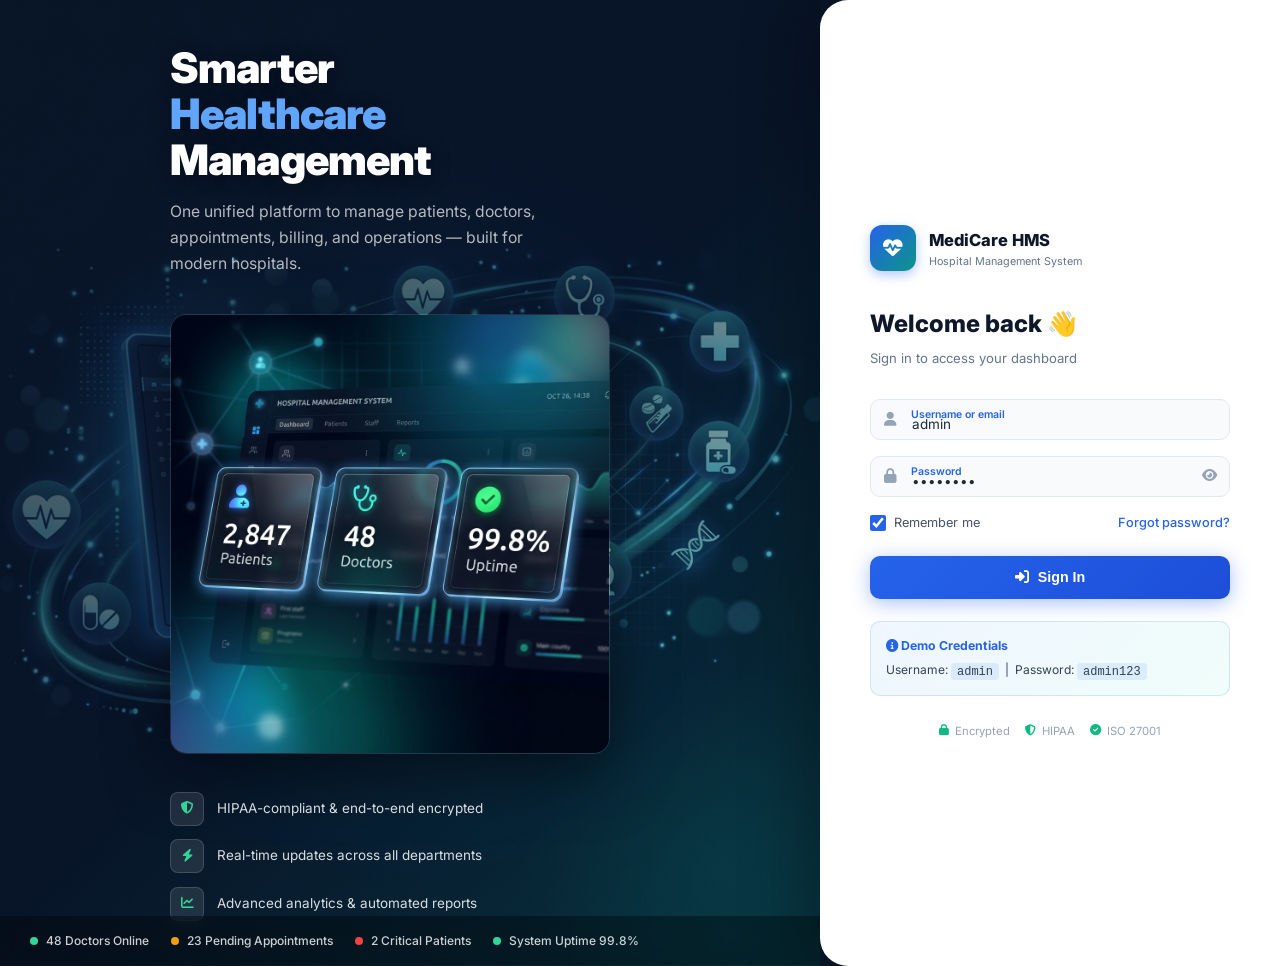
==== frontend/index.html @ a0c933ea "Align with schema" ====
<!DOCTYPE html>
<html lang="en">
<head>
  <meta charset="UTF-8" />
  <meta name="viewport" content="width=device-width, initial-scale=1.0" />
  <title>MediCare HMS – Sign In</title>
  <meta name="description" content="Hospital Management System – Secure login portal for healthcare staff." />
  <link rel="stylesheet" href="css/styles.css" />
  <link rel="stylesheet" href="https://cdnjs.cloudflare.com/ajax/libs/font-awesome/6.5.0/css/all.min.css" />
  <style>
    /* ── Login page extra styles ────────────────────────────── */
    body { overflow: hidden; }
    @media (max-width: 900px) { body { overflow: auto; } }

    .login-page {
      min-height: 100vh;
      display: flex;
      background: #0A1628;
    }

    /* ── LEFT PANEL ── */
    .login-left {
      flex: 1;
      position: relative;
      overflow: hidden;
      display: flex;
      flex-direction: column;
      align-items: center;
      justify-content: center;
      padding: 3rem 3.5rem;
    }
    /* Hero image fills entire left panel */
    .login-hero-bg {
      position: absolute;
      inset: 0;
      background: url('assets/login-hero.png') center/cover no-repeat;
      z-index: 0;
    }
    /* Gradient overlay so text is readable */
    .login-hero-bg::after {
      content: '';
      position: absolute;
      inset: 0;
      background: linear-gradient(
        135deg,
        rgba(10,22,40,.85) 0%,
        rgba(10,22,40,.60) 50%,
        rgba(13,148,136,.25) 100%
      );
    }
    .login-left-content {
      position: relative;
      z-index: 1;
      width: 100%;
      max-width: 480px;
    }
    .login-tagline {
      font-size: 2.8rem;
      font-weight: 900;
      color: #fff;
      line-height: 1.1;
      letter-spacing: -.02em;
      text-shadow: 0 2px 20px rgba(0,0,0,.4);
    }
    .login-tagline span { color: #60A5FA; }
    .login-tagline-sub {
      font-size: 1.05rem;
      color: rgba(255,255,255,.7);
      margin-top: 1rem;
      max-width: 400px;
      line-height: 1.65;
    }

    /* Stats image */
    .login-stats-img {
      margin-top: 2.5rem;
      width: 100%;
      max-width: 440px;
      border-radius: 16px;
      box-shadow: 0 20px 60px rgba(0,0,0,.5);
      border: 1px solid rgba(255,255,255,.1);
    }

    /* Feature list */
    .login-features {
      margin-top: 2.5rem;
      display: flex;
      flex-direction: column;
      gap: .9rem;
    }
    .feat-item {
      display: flex;
      align-items: center;
      gap: .85rem;
      color: rgba(255,255,255,.85);
      font-size: .9rem;
    }
    .feat-item .icon-box {
      width: 34px; height: 34px;
      background: rgba(255,255,255,.1);
      border: 1px solid rgba(255,255,255,.15);
      border-radius: 8px;
      display: flex; align-items: center; justify-content: center;
      font-size: .85rem;
      color: #34D399;
      flex-shrink: 0;
    }

    /* Scrolling badge strip */
    .badge-strip {
      position: absolute;
      bottom: 0; left: 0; right: 0;
      padding: 1rem 2rem;
      background: rgba(0,0,0,.35);
      backdrop-filter: blur(8px);
      display: flex;
      gap: 1.5rem;
      overflow: hidden;
      z-index: 2;
    }
    .strip-badge {
      display: flex;
      align-items: center;
      gap: .5rem;
      color: rgba(255,255,255,.8);
      font-size: .8rem;
      font-weight: 500;
      white-space: nowrap;
    }
    .strip-dot { width: 8px; height: 8px; border-radius: 50%; background: #34D399; flex-shrink: 0; }
    .strip-dot.red { background: #EF4444; }
    .strip-dot.yellow { background: #F59E0B; }

    /* ── RIGHT PANEL (login form) ── */
    .login-right {
      width: 460px;
      flex-shrink: 0;
      background: #fff;
      display: flex;
      align-items: center;
      justify-content: center;
      padding: 3rem 2.75rem;
      border-radius: 28px 0 0 28px;
      position: relative;
      box-shadow: -20px 0 60px rgba(0,0,0,.25);
    }
    .login-form-inner { width: 100%; max-width: 360px; }

    /* Logo */
    .login-logo {
      display: flex; align-items: center; gap: .85rem;
      margin-bottom: 2.25rem;
    }
    .login-logo-icon {
      width: 46px; height: 46px;
      background: linear-gradient(135deg, var(--primary), var(--teal));
      border-radius: 12px;
      display: flex; align-items: center; justify-content: center;
      color: #fff; font-size: 1.3rem;
      box-shadow: 0 4px 12px rgba(37,99,235,.35);
    }
    .login-logo-text .name { font-size: 1.1rem; font-weight: 800; color: var(--gray-900); }
    .login-logo-text .sub  { font-size: .72rem; color: var(--gray-500); }

    .login-title    { font-size: 1.6rem; font-weight: 800; color: var(--gray-900); }
    .login-subtitle { font-size: .875rem; color: var(--gray-500); margin-top: .3rem; margin-bottom: 2rem; }

    /* Animated input labels */
    .form-float { position: relative; margin-bottom: 1.1rem; }
    .form-float input {
      width: 100%;
      padding: 1.05rem 1rem .45rem 2.75rem;
      border: 1.5px solid var(--gray-200);
      border-radius: var(--radius);
      font-size: .9rem;
      color: var(--gray-800);
      background: var(--gray-50);
      transition: var(--transition);
      font-family: inherit;
    }
    .form-float input:focus {
      border-color: var(--primary);
      background: #fff;
      box-shadow: 0 0 0 3px rgba(37,99,235,.1);
      outline: none;
    }
    .form-float label {
      position: absolute;
      left: 2.75rem;
      top: 50%; transform: translateY(-50%);
      font-size: .9rem;
      color: var(--gray-400);
      pointer-events: none;
      transition: all .2s ease;
      background: transparent;
    }
    .form-float input:focus ~ label,
    .form-float input:not(:placeholder-shown) ~ label {
      top: .55rem; transform: none;
      font-size: .7rem; font-weight: 600;
      color: var(--primary);
    }
    .form-float .fi {
      position: absolute;
      left: .9rem; top: 50%; transform: translateY(-50%);
      color: var(--gray-400); font-size: .95rem;
      pointer-events: none;
    }
    .form-float input:focus ~ .fi { color: var(--primary); }
    .pass-toggle {
      position: absolute;
      right: .9rem; top: 50%; transform: translateY(-50%);
      color: var(--gray-400); cursor: pointer; font-size: .9rem;
      transition: color .2s;
    }
    .pass-toggle:hover { color: var(--primary); }

    /* Error messages */
    .field-error { color: var(--danger); font-size: .78rem; margin-top: .3rem; display: none; animation: slideDown .2s ease; }
    @keyframes slideDown { from { opacity:0; transform:translateY(-4px); } to { opacity:1; transform:translateY(0); } }
    .form-float input.error { border-color: var(--danger); background: #FFF5F5; }

    /* Remember / Forgot row */
    .remember-row {
      display: flex; align-items: center; justify-content: space-between;
      margin-bottom: 1.5rem;
    }
    .checkbox-label { display: flex; align-items: center; gap: .5rem; font-size: .85rem; color: var(--gray-600); cursor: pointer; }
    .checkbox-label input { width: 15px; height: 15px; accent-color: var(--primary); }
    .forgot-link { font-size: .85rem; color: var(--primary); font-weight: 500; }
    .forgot-link:hover { text-decoration: underline; }

    /* Login button */
    .login-btn {
      width: 100%; padding: .9rem;
      background: linear-gradient(135deg, var(--primary), var(--primary-dark));
      color: #fff; border-radius: var(--radius);
      font-size: .95rem; font-weight: 700;
      display: flex; align-items: center; justify-content: center; gap: .6rem;
      transition: var(--transition);
      box-shadow: 0 4px 20px rgba(37,99,235,.4);
    }
    .login-btn:hover {
      background: linear-gradient(135deg, var(--primary-dark), #1e3a8a);
      box-shadow: 0 6px 28px rgba(37,99,235,.5);
      transform: translateY(-1px);
    }
    .login-btn:active { transform: translateY(0); }
    .login-btn:disabled { opacity: .65; cursor: not-allowed; transform: none; }

    /* Demo credentials box */
    .demo-box {
      background: linear-gradient(135deg, var(--primary-light), var(--teal-light));
      border: 1px solid rgba(37,99,235,.15);
      border-radius: var(--radius);
      padding: .9rem 1rem;
      font-size: .8rem;
      color: var(--gray-700);
      margin-top: 1.5rem;
    }
    .demo-box strong { display: block; color: var(--primary); margin-bottom: .3rem; font-size: .82rem; }
    .demo-box code { background: rgba(37,99,235,.1); border-radius: 4px; padding: .1rem .4rem; font-family: monospace; }

    /* Trust badges */
    .trust-badges {
      display: flex; gap: 1rem; margin-top: 1.75rem;
      justify-content: center;
    }
    .trust-item {
      display: flex; align-items: center; gap: .4rem;
      font-size: .75rem; color: var(--gray-400);
    }
    .trust-item i { color: var(--success); }

    /* Loading overlay */
    #login-loading {
      display: none; position: fixed; inset: 0;
      background: rgba(255,255,255,.92);
      backdrop-filter: blur(6px);
      z-index: 9999;
      align-items: center; justify-content: center; flex-direction: column; gap: 1.25rem;
    }
    #login-loading.active { display: flex; }
    .loading-logo { width: 56px; height: 56px; background: linear-gradient(135deg, var(--primary), var(--teal)); border-radius: 14px; display: flex; align-items: center; justify-content: center; color: #fff; font-size: 1.6rem; animation: pulse 1.5s ease-in-out infinite; }
    .loading-text { font-size: .95rem; font-weight: 600; color: var(--gray-700); }
    .loading-sub  { font-size: .8rem; color: var(--gray-400); margin-top: -.5rem; }

    /* Responsive */
    @media (max-width: 900px) {
      body { overflow: auto; }
      .login-left { display: none; }
      .login-right { width: 100%; border-radius: 0; min-height: 100vh; }
    }
    @media (max-width: 480px) {
      .login-right { padding: 2rem 1.5rem; }
    }
  </style>
</head>
<body>

<!-- Loading overlay -->
<div id="login-loading">
  <div class="loading-logo"><i class="fas fa-heartbeat"></i></div>
  <div class="loading-text">Signing you in…</div>
  <div class="loading-sub">Verifying credentials and loading your workspace</div>
  <div class="spinner" style="width:32px;height:32px;margin-top:.5rem"></div>
</div>

<div id="toast-container"></div>

<div class="login-page">

  <!-- ═══════════════════════════════════════
       LEFT PANEL — Hero Image + Content
  ══════════════════════════════════════════ -->
  <div class="login-left">
    <!-- Background hero image -->
    <div class="login-hero-bg"></div>

    <!-- Foreground content -->
    <div class="login-left-content">
      <!-- Heading -->
      <div class="login-tagline">
        Smarter<br/>
        <span>Healthcare</span><br/>
        Management
      </div>
      <p class="login-tagline-sub">
        One unified platform to manage patients, doctors, appointments, billing,
        and operations — built for modern hospitals.
      </p>

      <!-- Stats screenshot image -->
      <img
        src="assets/login-stats.png"
        alt="Hospital dashboard statistics preview"
        class="login-stats-img"
        loading="eager"
      />

      <!-- Feature list -->
      <div class="login-features">
        <div class="feat-item">
          <div class="icon-box"><i class="fas fa-shield-alt"></i></div>
          HIPAA-compliant &amp; end-to-end encrypted
        </div>
        <div class="feat-item">
          <div class="icon-box"><i class="fas fa-bolt"></i></div>
          Real-time updates across all departments
        </div>
        <div class="feat-item">
          <div class="icon-box"><i class="fas fa-chart-line"></i></div>
          Advanced analytics &amp; automated reports
        </div>
      </div>
    </div>

    <!-- Bottom strip -->
    <div class="badge-strip">
      <div class="strip-badge"><div class="strip-dot"></div>48 Doctors Online</div>
      <div class="strip-badge"><div class="strip-dot yellow"></div>23 Pending Appointments</div>
      <div class="strip-badge"><div class="strip-dot red"></div>2 Critical Patients</div>
      <div class="strip-badge"><div class="strip-dot"></div>System Uptime 99.8%</div>
    </div>
  </div>

  <!-- ═══════════════════════════════════════
       RIGHT PANEL — Login Form
  ══════════════════════════════════════════ -->
  <div class="login-right">
    <div class="login-form-inner">

      <!-- Logo -->
      <div class="login-logo">
        <div class="login-logo-icon"><i class="fas fa-heartbeat"></i></div>
        <div class="login-logo-text">
          <div class="name">MediCare HMS</div>
          <div class="sub">Hospital Management System</div>
        </div>
      </div>

      <h1 class="login-title">Welcome back 👋</h1>
      <p class="login-subtitle">Sign in to access your dashboard</p>

      <form id="login-form" novalidate>

        <!-- Username -->
        <div class="form-float">
          <i class="fas fa-user fi"></i>
          <input
            type="text" id="email" placeholder=" "
            value="admin" autocomplete="username"
            aria-label="Username or email"
          />
          <label for="email">Username or email</label>
          <div class="field-error" id="email-error"><i class="fas fa-exclamation-circle"></i> Please enter a valid username.</div>
        </div>

        <!-- Password -->
        <div class="form-float" style="position:relative">
          <i class="fas fa-lock fi"></i>
          <input
            type="password" id="password" placeholder=" "
            value="admin123" autocomplete="current-password"
            aria-label="Password"
          />
          <label for="password">Password</label>
          <i class="fas fa-eye pass-toggle" id="toggle-pass" role="button" aria-label="Toggle password visibility" tabindex="0"></i>
          <div class="field-error" id="pass-error"><i class="fas fa-exclamation-circle"></i> Password must be at least 6 characters.</div>
        </div>

        <!-- Remember / Forgot -->
        <div class="remember-row">
          <label class="checkbox-label">
            <input type="checkbox" id="remember-me" checked />
            <span>Remember me</span>
          </label>
          <a href="#" class="forgot-link" id="forgot-link">Forgot password?</a>
        </div>

        <!-- Submit -->
        <button type="submit" class="login-btn" id="login-btn">
          <i class="fas fa-sign-in-alt"></i>
          Sign In
        </button>
      </form>

      <!-- Demo credentials -->
      <div class="demo-box">
        <strong><i class="fas fa-circle-info"></i> Demo Credentials</strong>
        Username: <code>admin</code> &nbsp;|&nbsp; Password: <code>admin123</code>
      </div>

      <!-- Trust badges -->
      <div class="trust-badges">
        <div class="trust-item"><i class="fas fa-lock"></i> Encrypted</div>
        <div class="trust-item"><i class="fas fa-shield-halved"></i> HIPAA</div>
        <div class="trust-item"><i class="fas fa-circle-check"></i> ISO 27001</div>
      </div>
    </div>
  </div>
</div>

<script>
  function showToast(msg, type='info') {
    const icons = { info:'fa-info-circle', success:'fa-check-circle', error:'fa-times-circle', warning:'fa-exclamation-triangle' };
    const t = document.createElement('div');
    t.className = `toast ${type}`;
    t.innerHTML = `<i class="fas ${icons[type]} toast-icon"></i><span>${msg}</span><i class="fas fa-times toast-close" onclick="this.parentElement.remove()"></i>`;
    document.getElementById('toast-container').appendChild(t);
    setTimeout(() => t.remove(), 4000);
  }

  // Password toggle
  const passInput  = document.getElementById('password');
  const toggleBtn  = document.getElementById('toggle-pass');
  toggleBtn.addEventListener('click', () => {
    passInput.type = passInput.type === 'password' ? 'text' : 'password';
    toggleBtn.classList.toggle('fa-eye'); toggleBtn.classList.toggle('fa-eye-slash');
  });
  toggleBtn.addEventListener('keydown', e => { if (e.key === 'Enter' || e.key === ' ') toggleBtn.click(); });

  // Forgot password
  document.getElementById('forgot-link').addEventListener('click', e => {
    e.preventDefault();
    showToast('Password reset link sent to your email ✉️', 'success');
  });

  // Form submit
  document.getElementById('login-form').addEventListener('submit', async function(e) {
    e.preventDefault();
    const email    = document.getElementById('email');
    const password = document.getElementById('password');
    const emailErr = document.getElementById('email-error');
    const passErr  = document.getElementById('pass-error');
    let valid = true;

    email.classList.remove('error'); emailErr.style.display = 'none';
    password.classList.remove('error'); passErr.style.display = 'none';

    const usernameValue = email.value.trim();
    const username = usernameValue.includes('@') ? usernameValue.split('@')[0] : usernameValue;

    if (!username) {
      email.classList.add('error'); emailErr.style.display = 'block'; valid = false;
    }
    if (!password.value || password.value.length < 6) {
      password.classList.add('error'); passErr.style.display = 'block'; valid = false;
    }
    if (!valid) return;

    const btn = document.getElementById('login-btn');
    btn.disabled = true;
    btn.innerHTML = '<div class="spinner" style="width:18px;height:18px;border-color:rgba(255,255,255,.3);border-top-color:#fff"></div> Signing in…';
    document.getElementById('login-loading').classList.add('active');

    try {
      const response = await fetch('http://localhost:5001/api/auth/login', {
        method: 'POST',
        headers: { 'Content-Type': 'application/json' },
        body: JSON.stringify({ username, password: password.value }),
      });
      const result = await response.json();

      if (!response.ok || !result.success) {
        throw new Error(result.message || 'Login failed.');
      }

      localStorage.setItem('hmsToken', result.token);
      localStorage.setItem('hmsUser', JSON.stringify(result.user || {}));
      window.location.href = 'dashboard.html';
    } catch (error) {
      showToast(error.message || 'Unable to sign in.', 'error');
      btn.disabled = false;
      btn.innerHTML = '<i class="fas fa-sign-in-alt"></i> Sign In';
      document.getElementById('login-loading').classList.remove('active');
    }
  });

  // Clear errors on input
  ['email','password'].forEach(id => {
    document.getElementById(id).addEventListener('input', function() {
      this.classList.remove('error');
      document.getElementById(id + '-error').style.display = 'none';
    });
  });
</script>
</body>
</html>
---- frontend/css/styles.css ----
/* ============================================================
   HOSPITAL MANAGEMENT SYSTEM - Global Styles
   Primary: #2563EB | Teal: #0D9488 | Gray: #F8FAFC
   Font: Inter (Google Fonts)
   ============================================================ */

@import url('https://fonts.googleapis.com/css2?family=Inter:wght@300;400;500;600;700;800&display=swap');

/* ── Reset & Base ─────────────────────────────────────────── */
*, *::before, *::after { box-sizing: border-box; margin: 0; padding: 0; }

:root {
  --primary:       #2563EB;
  --primary-dark:  #1D4ED8;
  --primary-light: #EFF6FF;
  --teal:          #0D9488;
  --teal-light:    #F0FDFA;
  --danger:        #EF4444;
  --warning:       #F59E0B;
  --success:       #10B981;
  --purple:        #8B5CF6;
  --sidebar-w:     260px;
  --sidebar-collapsed: 70px;
  --header-h:      64px;
  --gray-50:       #F8FAFC;
  --gray-100:      #F1F5F9;
  --gray-200:      #E2E8F0;
  --gray-300:      #CBD5E1;
  --gray-400:      #94A3B8;
  --gray-500:      #64748B;
  --gray-600:      #475569;
  --gray-700:      #334155;
  --gray-800:      #1E293B;
  --gray-900:      #0F172A;
  --shadow-sm:     0 1px 3px rgba(0,0,0,.08), 0 1px 2px rgba(0,0,0,.06);
  --shadow-md:     0 4px 12px rgba(0,0,0,.08), 0 2px 6px rgba(0,0,0,.06);
  --shadow-lg:     0 10px 30px rgba(0,0,0,.10), 0 4px 12px rgba(0,0,0,.08);
  --shadow-xl:     0 20px 50px rgba(0,0,0,.12);
  --radius-sm:     6px;
  --radius:        10px;
  --radius-lg:     16px;
  --radius-xl:     24px;
  --transition:    all .2s cubic-bezier(.4,0,.2,1);
}

html { scroll-behavior: smooth; font-size: 15px; }

body {
  font-family: 'Inter', -apple-system, BlinkMacSystemFont, sans-serif;
  background: var(--gray-50);
  color: var(--gray-800);
  line-height: 1.6;
  overflow-x: hidden;
}

a { text-decoration: none; color: inherit; }
button { cursor: pointer; border: none; outline: none; }
input, select, textarea { font-family: inherit; outline: none; }
ul { list-style: none; }
img { max-width: 100%; display: block; }

/* ── Scrollbar ───────────────────────────────────────────── */
::-webkit-scrollbar { width: 6px; height: 6px; }
::-webkit-scrollbar-track { background: transparent; }
::-webkit-scrollbar-thumb { background: var(--gray-300); border-radius: 99px; }
::-webkit-scrollbar-thumb:hover { background: var(--gray-400); }

/* ── Typography ──────────────────────────────────────────── */
.text-xs   { font-size: .75rem; }
.text-sm   { font-size: .85rem; }
.text-base { font-size: 1rem; }
.text-lg   { font-size: 1.125rem; }
.text-xl   { font-size: 1.25rem; }
.text-2xl  { font-size: 1.5rem; }
.text-3xl  { font-size: 1.875rem; }
.fw-400    { font-weight: 400; }
.fw-500    { font-weight: 500; }
.fw-600    { font-weight: 600; }
.fw-700    { font-weight: 700; }
.fw-800    { font-weight: 800; }

/* ── Colors ──────────────────────────────────────────────── */
.text-primary  { color: var(--primary); }
.text-teal     { color: var(--teal); }
.text-danger   { color: var(--danger); }
.text-warning  { color: var(--warning); }
.text-success  { color: var(--success); }
.text-muted    { color: var(--gray-500); }
.text-white    { color: #fff; }

/* ── Layout ──────────────────────────────────────────────── */
.flex { display: flex; }
.flex-col { flex-direction: column; }
.items-center { align-items: center; }
.items-start { align-items: flex-start; }
.justify-between { justify-content: space-between; }
.justify-center { justify-content: center; }
.justify-end { justify-content: flex-end; }
.gap-1 { gap: .25rem; }
.gap-2 { gap: .5rem; }
.gap-3 { gap: .75rem; }
.gap-4 { gap: 1rem; }
.gap-6 { gap: 1.5rem; }
.gap-8 { gap: 2rem; }
.flex-1 { flex: 1; }
.flex-wrap { flex-wrap: wrap; }

.grid { display: grid; }
.grid-2 { grid-template-columns: repeat(2, 1fr); }
.grid-3 { grid-template-columns: repeat(3, 1fr); }
.grid-4 { grid-template-columns: repeat(4, 1fr); }

/* ── Spacing ─────────────────────────────────────────────── */
.p-2 { padding: .5rem; }
.p-3 { padding: .75rem; }
.p-4 { padding: 1rem; }
.p-6 { padding: 1.5rem; }
.p-8 { padding: 2rem; }
.px-4 { padding-left: 1rem; padding-right: 1rem; }
.px-6 { padding-left: 1.5rem; padding-right: 1.5rem; }
.py-2 { padding-top: .5rem; padding-bottom: .5rem; }
.py-3 { padding-top: .75rem; padding-bottom: .75rem; }
.py-4 { padding-top: 1rem; padding-bottom: 1rem; }
.mt-1 { margin-top: .25rem; }
.mt-2 { margin-top: .5rem; }
.mt-3 { margin-top: .75rem; }
.mt-4 { margin-top: 1rem; }
.mt-6 { margin-top: 1.5rem; }
.mb-1 { margin-bottom: .25rem; }
.mb-2 { margin-bottom: .5rem; }
.mb-3 { margin-bottom: .75rem; }
.mb-4 { margin-bottom: 1rem; }
.mb-6 { margin-bottom: 1.5rem; }
.ml-auto { margin-left: auto; }
.mr-auto { margin-right: auto; }

/* ── Card ─────────────────────────────────────────────────── */
.card {
  background: #fff;
  border-radius: var(--radius-lg);
  box-shadow: var(--shadow-sm);
  border: 1px solid var(--gray-100);
  transition: var(--transition);
}
.card:hover { box-shadow: var(--shadow-md); }
.card-header {
  padding: 1.25rem 1.5rem;
  border-bottom: 1px solid var(--gray-100);
  display: flex;
  align-items: center;
  justify-content: space-between;
}
.card-body { padding: 1.5rem; }
.card-title { font-size: 1rem; font-weight: 600; color: var(--gray-800); }

/* ── Buttons ──────────────────────────────────────────────── */
.btn {
  display: inline-flex;
  align-items: center;
  gap: .5rem;
  padding: .55rem 1.25rem;
  border-radius: var(--radius);
  font-size: .875rem;
  font-weight: 500;
  transition: var(--transition);
  white-space: nowrap;
}
.btn-primary {
  background: var(--primary);
  color: #fff;
  box-shadow: 0 2px 8px rgba(37,99,235,.35);
}
.btn-primary:hover {
  background: var(--primary-dark);
  box-shadow: 0 4px 16px rgba(37,99,235,.45);
  transform: translateY(-1px);
}
.btn-outline {
  background: transparent;
  border: 1.5px solid var(--gray-200);
  color: var(--gray-700);
}
.btn-outline:hover { border-color: var(--primary); color: var(--primary); background: var(--primary-light); }
.btn-success { background: var(--success); color: #fff; }
.btn-success:hover { background: #059669; }
.btn-danger { background: var(--danger); color: #fff; }
.btn-danger:hover { background: #DC2626; }
.btn-warning { background: var(--warning); color: #fff; }
.btn-warning:hover { background: #D97706; }
.btn-teal { background: var(--teal); color: #fff; }
.btn-teal:hover { background: #0F766E; }
.btn-sm { padding: .35rem .85rem; font-size: .8rem; }
.btn-lg { padding: .8rem 1.8rem; font-size: 1rem; }
.btn-icon {
  width: 34px; height: 34px;
  padding: 0;
  border-radius: var(--radius-sm);
  justify-content: center;
}

/* ── Badges ───────────────────────────────────────────────── */
.badge {
  display: inline-flex;
  align-items: center;
  gap: .3rem;
  padding: .22rem .7rem;
  border-radius: 99px;
  font-size: .75rem;
  font-weight: 600;
  text-transform: uppercase;
  letter-spacing: .04em;
}
.badge-primary   { background: var(--primary-light); color: var(--primary); }
.badge-success   { background: #D1FAE5; color: #065F46; }
.badge-danger    { background: #FEE2E2; color: #991B1B; }
.badge-warning   { background: #FEF3C7; color: #92400E; }
.badge-purple    { background: #EDE9FE; color: #5B21B6; }
.badge-teal      { background: var(--teal-light); color: var(--teal); }
.badge-gray      { background: var(--gray-100); color: var(--gray-600); }

/* ── Form Elements ────────────────────────────────────────── */
.form-group { margin-bottom: 1.1rem; }
.form-group label {
  display: block;
  font-size: .825rem;
  font-weight: 600;
  color: var(--gray-700);
  margin-bottom: .4rem;
}
.form-control {
  width: 100%;
  padding: .62rem 1rem;
  border: 1.5px solid var(--gray-200);
  border-radius: var(--radius);
  font-size: .9rem;
  color: var(--gray-800);
  background: #fff;
  transition: var(--transition);
}
.form-control:focus {
  border-color: var(--primary);
  box-shadow: 0 0 0 3px rgba(37,99,235,.12);
}
.form-control::placeholder { color: var(--gray-400); }
.input-icon-wrap { position: relative; }
.input-icon-wrap .icon {
  position: absolute;
  left: .9rem;
  top: 50%;
  transform: translateY(-50%);
  color: var(--gray-400);
  font-size: 1rem;
}
.input-icon-wrap .form-control { padding-left: 2.5rem; }
.input-icon-wrap .icon-right {
  position: absolute;
  right: .9rem;
  top: 50%;
  transform: translateY(-50%);
  color: var(--gray-400);
  cursor: pointer;
}

/* ── Table ────────────────────────────────────────────────── */
.table-wrap { overflow-x: auto; border-radius: var(--radius-lg); }
.table {
  width: 100%;
  border-collapse: collapse;
  font-size: .875rem;
}
.table th {
  background: var(--gray-50);
  color: var(--gray-500);
  font-weight: 600;
  font-size: .78rem;
  text-transform: uppercase;
  letter-spacing: .06em;
  padding: .85rem 1.1rem;
  border-bottom: 1px solid var(--gray-200);
  white-space: nowrap;
}
.table td {
  padding: .9rem 1.1rem;
  border-bottom: 1px solid var(--gray-100);
  color: var(--gray-700);
  vertical-align: middle;
}
.table tbody tr:last-child td { border-bottom: none; }
.table tbody tr { transition: var(--transition); }
.table tbody tr:hover { background: var(--gray-50); }

/* ── Avatar ───────────────────────────────────────────────── */
.avatar {
  width: 38px; height: 38px;
  border-radius: 50%;
  object-fit: cover;
  display: flex;
  align-items: center;
  justify-content: center;
  font-weight: 700;
  font-size: .85rem;
  color: #fff;
  flex-shrink: 0;
}
.avatar-sm { width: 30px; height: 30px; font-size: .75rem; }
.avatar-lg { width: 52px; height: 52px; font-size: 1.1rem; }
.avatar-xl { width: 72px; height: 72px; font-size: 1.4rem; }

/* ── Progress ─────────────────────────────────────────────── */
.progress { height: 6px; background: var(--gray-100); border-radius: 99px; overflow: hidden; }
.progress-bar {
  height: 100%;
  border-radius: 99px;
  transition: width .6s ease;
}

/* ── Divider ──────────────────────────────────────────────── */
.divider { height: 1px; background: var(--gray-100); margin: 1rem 0; }

/* ── Toast ────────────────────────────────────────────────── */
#toast-container {
  position: fixed;
  top: 1.25rem;
  right: 1.25rem;
  z-index: 9999;
  display: flex;
  flex-direction: column;
  gap: .6rem;
}
.toast {
  display: flex;
  align-items: center;
  gap: .75rem;
  padding: .9rem 1.2rem;
  background: #fff;
  border-radius: var(--radius-lg);
  box-shadow: var(--shadow-lg);
  font-size: .875rem;
  font-weight: 500;
  min-width: 280px;
  animation: slideInRight .3s ease;
  border-left: 4px solid var(--primary);
}
.toast.success { border-color: var(--success); }
.toast.error   { border-color: var(--danger); }
.toast.warning { border-color: var(--warning); }
.toast-icon { font-size: 1.1rem; }
.toast-close { margin-left: auto; color: var(--gray-400); cursor: pointer; }

/* ── Modal ────────────────────────────────────────────────── */
.modal-overlay {
  position: fixed;
  inset: 0;
  background: rgba(15,23,42,.5);
  backdrop-filter: blur(4px);
  z-index: 1000;
  display: flex;
  align-items: center;
  justify-content: center;
  padding: 1rem;
  opacity: 0;
  pointer-events: none;
  transition: opacity .25s ease;
}
.modal-overlay.active { opacity: 1; pointer-events: all; }
.modal {
  background: #fff;
  border-radius: var(--radius-xl);
  box-shadow: var(--shadow-xl);
  width: 100%;
  max-width: 560px;
  max-height: 90vh;
  overflow-y: auto;
  transform: scale(.95) translateY(10px);
  transition: transform .25s ease;
}
.modal-overlay.active .modal { transform: scale(1) translateY(0); }
.modal-lg { max-width: 760px; }
.modal-header {
  padding: 1.5rem;
  border-bottom: 1px solid var(--gray-100);
  display: flex;
  align-items: center;
  justify-content: space-between;
}
.modal-title { font-size: 1.1rem; font-weight: 700; }
.modal-close {
  width: 32px; height: 32px;
  border-radius: 50%;
  background: var(--gray-100);
  display: flex;
  align-items: center;
  justify-content: center;
  color: var(--gray-600);
  font-size: 1rem;
  cursor: pointer;
  transition: var(--transition);
}
.modal-close:hover { background: var(--gray-200); }
.modal-body { padding: 1.5rem; }
.modal-footer {
  padding: 1.25rem 1.5rem;
  border-top: 1px solid var(--gray-100);
  display: flex;
  gap: .75rem;
  justify-content: flex-end;
}

/* ── Pagination ───────────────────────────────────────────── */
.pagination { display: flex; align-items: center; gap: .3rem; }
.page-btn {
  width: 34px; height: 34px;
  border-radius: var(--radius-sm);
  display: flex;
  align-items: center;
  justify-content: center;
  font-size: .85rem;
  font-weight: 500;
  color: var(--gray-600);
  background: #fff;
  border: 1.5px solid var(--gray-200);
  cursor: pointer;
  transition: var(--transition);
}
.page-btn:hover, .page-btn.active {
  background: var(--primary);
  border-color: var(--primary);
  color: #fff;
}

/* ── Search Bar ───────────────────────────────────────────── */
.search-bar {
  position: relative;
  flex: 1;
}
.search-bar i {
  position: absolute;
  left: .9rem;
  top: 50%;
  transform: translateY(-50%);
  color: var(--gray-400);
}
.search-bar input {
  width: 100%;
  padding: .6rem .9rem .6rem 2.4rem;
  border: 1.5px solid var(--gray-200);
  border-radius: var(--radius);
  font-size: .875rem;
  background: #fff;
  transition: var(--transition);
}
.search-bar input:focus {
  border-color: var(--primary);
  box-shadow: 0 0 0 3px rgba(37,99,235,.1);
}

/* ── Stat Card ────────────────────────────────────────────── */
.stat-card {
  background: #fff;
  border-radius: var(--radius-lg);
  padding: 1.5rem;
  display: flex;
  align-items: center;
  gap: 1.2rem;
  border: 1px solid var(--gray-100);
  box-shadow: var(--shadow-sm);
  transition: var(--transition);
  position: relative;
  overflow: hidden;
}
.stat-card::before {
  content: '';
  position: absolute;
  top: 0; left: 0;
  width: 4px;
  height: 100%;
  border-radius: 4px 0 0 4px;
}
.stat-card.blue::before   { background: var(--primary); }
.stat-card.teal::before   { background: var(--teal); }
.stat-card.success::before{ background: var(--success); }
.stat-card.purple::before { background: var(--purple); }
.stat-card:hover { box-shadow: var(--shadow-md); transform: translateY(-2px); }
.stat-icon {
  width: 52px; height: 52px;
  border-radius: var(--radius);
  display: flex;
  align-items: center;
  justify-content: center;
  font-size: 1.4rem;
  flex-shrink: 0;
}
.stat-icon.blue   { background: var(--primary-light); color: var(--primary); }
.stat-icon.teal   { background: var(--teal-light); color: var(--teal); }
.stat-icon.success{ background: #D1FAE5; color: var(--success); }
.stat-icon.purple { background: #EDE9FE; color: var(--purple); }
.stat-value { font-size: 1.7rem; font-weight: 800; color: var(--gray-900); line-height: 1; }
.stat-label { font-size: .8rem; color: var(--gray-500); margin-top: .2rem; }
.stat-change {
  font-size: .78rem;
  font-weight: 600;
  display: flex;
  align-items: center;
  gap: .2rem;
  margin-top: .35rem;
}
.stat-change.up   { color: var(--success); }
.stat-change.down { color: var(--danger); }

/* ── Sidebar ──────────────────────────────────────────────── */
.sidebar {
  position: fixed;
  left: 0; top: 0; bottom: 0;
  width: var(--sidebar-w);
  background: var(--gray-900);
  display: flex;
  flex-direction: column;
  z-index: 200;
  transition: width .3s ease;
  overflow: hidden;
}
.sidebar.collapsed { width: var(--sidebar-collapsed); }
.sidebar-logo {
  padding: 1.25rem 1.5rem;
  border-bottom: 1px solid rgba(255,255,255,.07);
  display: flex;
  align-items: center;
  gap: .75rem;
  min-height: var(--header-h);
}
.sidebar-logo-icon {
  width: 36px; height: 36px;
  background: var(--primary);
  border-radius: var(--radius);
  display: flex;
  align-items: center;
  justify-content: center;
  color: #fff;
  font-size: 1.1rem;
  flex-shrink: 0;
}
.sidebar-logo-text {
  display: flex;
  flex-direction: column;
  overflow: hidden;
  transition: opacity .25s, width .25s;
}
.sidebar-logo-text .name { font-weight: 800; font-size: .95rem; color: #fff; white-space: nowrap; }
.sidebar-logo-text .sub  { font-size: .7rem; color: var(--gray-400); white-space: nowrap; }
.sidebar.collapsed .sidebar-logo-text { opacity: 0; width: 0; pointer-events: none; }

.sidebar-nav { flex: 1; overflow-y: auto; padding: 1rem 0; }
.nav-section-label {
  font-size: .65rem;
  font-weight: 700;
  letter-spacing: .1em;
  text-transform: uppercase;
  color: var(--gray-500);
  padding: 1rem 1.5rem .4rem;
  transition: opacity .25s;
  white-space: nowrap;
}
.sidebar.collapsed .nav-section-label { opacity: 0; }

.nav-item {
  display: flex;
  align-items: center;
  gap: .85rem;
  padding: .7rem 1.5rem;
  color: var(--gray-400);
  font-size: .875rem;
  font-weight: 500;
  cursor: pointer;
  transition: var(--transition);
  border-left: 3px solid transparent;
  white-space: nowrap;
  position: relative;
}
.nav-item:hover { background: rgba(255,255,255,.06); color: #fff; }
.nav-item.active {
  background: rgba(37,99,235,.2);
  color: var(--primary);
  border-left-color: var(--primary);
}
.nav-item i { font-size: 1rem; flex-shrink: 0; width: 20px; text-align: center; }
.nav-item span { overflow: hidden; transition: opacity .25s; }
.sidebar.collapsed .nav-item span { opacity: 0; }
.nav-badge {
  margin-left: auto;
  background: var(--danger);
  color: #fff;
  border-radius: 99px;
  font-size: .65rem;
  font-weight: 700;
  padding: .1rem .45rem;
  transition: opacity .25s;
}
.sidebar.collapsed .nav-badge { opacity: 0; }

.sidebar-footer {
  padding: 1rem;
  border-top: 1px solid rgba(255,255,255,.07);
}
.sidebar-user {
  display: flex;
  align-items: center;
  gap: .85rem;
  padding: .65rem .75rem;
  border-radius: var(--radius);
  cursor: pointer;
  transition: var(--transition);
}
.sidebar-user:hover { background: rgba(255,255,255,.06); }
.sidebar-user-info { overflow: hidden; transition: opacity .25s; }
.sidebar-user-info .name { font-size: .85rem; font-weight: 600; color: #fff; white-space: nowrap; }
.sidebar-user-info .role { font-size: .72rem; color: var(--gray-400); white-space: nowrap; }
.sidebar.collapsed .sidebar-user-info { opacity: 0; width: 0; pointer-events: none; }

/* ── Main Layout ──────────────────────────────────────────── */
.app-layout {
  display: flex;
  min-height: 100vh;
}
.main-content {
  flex: 1;
  margin-left: var(--sidebar-w);
  transition: margin-left .3s ease;
  min-height: 100vh;
  display: flex;
  flex-direction: column;
}
.main-content.collapsed { margin-left: var(--sidebar-collapsed); }

/* ── Header ───────────────────────────────────────────────── */
.top-header {
  height: var(--header-h);
  background: #fff;
  border-bottom: 1px solid var(--gray-100);
  display: flex;
  align-items: center;
  padding: 0 1.5rem;
  gap: 1rem;
  position: sticky;
  top: 0;
  z-index: 100;
  box-shadow: var(--shadow-sm);
}
.header-search {
  flex: 1;
  max-width: 380px;
}
.header-actions { display: flex; align-items: center; gap: .75rem; margin-left: auto; }
.header-icon-btn {
  width: 38px; height: 38px;
  border-radius: 50%;
  background: var(--gray-50);
  border: 1.5px solid var(--gray-200);
  display: flex;
  align-items: center;
  justify-content: center;
  color: var(--gray-600);
  font-size: .9rem;
  cursor: pointer;
  transition: var(--transition);
  position: relative;
}
.header-icon-btn:hover { background: var(--primary-light); border-color: var(--primary); color: var(--primary); }
.notif-dot {
  position: absolute;
  top: -2px; right: -2px;
  width: 10px; height: 10px;
  background: var(--danger);
  border-radius: 50%;
  border: 2px solid #fff;
}
.header-user {
  display: flex;
  align-items: center;
  gap: .6rem;
  cursor: pointer;
  padding: .4rem .75rem;
  border-radius: var(--radius);
  transition: var(--transition);
}
.header-user:hover { background: var(--gray-50); }
.header-user-info .name { font-size: .85rem; font-weight: 600; }
.header-user-info .role { font-size: .72rem; color: var(--gray-500); }
.sidebar-toggle {
  width: 36px; height: 36px;
  display: flex;
  align-items: center;
  justify-content: center;
  border-radius: var(--radius-sm);
  background: var(--gray-50);
  border: 1.5px solid var(--gray-200);
  color: var(--gray-600);
  cursor: pointer;
  font-size: 1rem;
  transition: var(--transition);
}
.sidebar-toggle:hover { background: var(--primary-light); border-color: var(--primary); color: var(--primary); }

/* ── Page Content ─────────────────────────────────────────── */
.page-content { flex: 1; padding: 1.75rem; overflow-y: auto; }
.page { display: none; animation: fadeIn .3s ease; }
.page.active { display: block; }
.page-header { margin-bottom: 1.75rem; }
.page-title { font-size: 1.5rem; font-weight: 800; color: var(--gray-900); }
.page-subtitle { font-size: .875rem; color: var(--gray-500); margin-top: .2rem; }
.page-header-actions { display: flex; align-items: center; gap: .75rem; }

/* ── Doctor Card ──────────────────────────────────────────── */
.doctor-card {
  background: #fff;
  border-radius: var(--radius-lg);
  border: 1px solid var(--gray-100);
  box-shadow: var(--shadow-sm);
  padding: 1.5rem;
  text-align: center;
  transition: var(--transition);
  position: relative;
  overflow: hidden;
}
.doctor-card::before {
  content: '';
  position: absolute;
  top: 0; left: 0; right: 0;
  height: 80px;
  background: linear-gradient(135deg, var(--primary) 0%, var(--teal) 100%);
}
.doctor-card:hover { box-shadow: var(--shadow-lg); transform: translateY(-3px); }
.doctor-avatar-wrap {
  position: relative;
  width: 72px;
  margin: 0 auto 1rem;
  margin-top: 2rem;
}
.doctor-avatar-wrap .avatar {
  width: 72px; height: 72px;
  border: 3px solid #fff;
  box-shadow: var(--shadow-md);
  position: relative;
  z-index: 1;
  font-size: 1.4rem;
}
.doctor-online {
  position: absolute;
  bottom: 2px; right: 2px;
  width: 14px; height: 14px;
  border-radius: 50%;
  border: 2px solid #fff;
  z-index: 2;
}
.doctor-name { font-weight: 700; font-size: 1rem; color: var(--gray-900); }
.doctor-dept { font-size: .8rem; color: var(--gray-500); margin-top: .2rem; }
.doctor-stats { display: flex; gap: 1rem; margin: 1rem 0; justify-content: center; }
.doctor-stat { text-align: center; }
.doctor-stat .value { font-size: .95rem; font-weight: 700; color: var(--gray-900); }
.doctor-stat .label { font-size: .7rem; color: var(--gray-500); }

/* ── Calendar ─────────────────────────────────────────────── */
.calendar-grid {
  display: grid;
  grid-template-columns: repeat(7, 1fr);
  gap: .25rem;
}
.cal-header { display: grid; grid-template-columns: repeat(7, 1fr); gap: .25rem; margin-bottom: .5rem; }
.cal-day-name {
  text-align: center;
  font-size: .72rem;
  font-weight: 700;
  color: var(--gray-500);
  text-transform: uppercase;
  padding: .5rem;
}
.cal-day {
  aspect-ratio: 1;
  display: flex;
  align-items: center;
  justify-content: center;
  border-radius: var(--radius-sm);
  font-size: .875rem;
  font-weight: 500;
  cursor: pointer;
  transition: var(--transition);
  color: var(--gray-700);
  position: relative;
}
.cal-day:hover { background: var(--primary-light); color: var(--primary); }
.cal-day.today { background: var(--primary); color: #fff; font-weight: 700; }
.cal-day.has-event::after {
  content: '';
  position: absolute;
  bottom: 3px;
  width: 4px; height: 4px;
  background: var(--teal);
  border-radius: 50%;
}
.cal-day.other-month { color: var(--gray-300); }

/* ── Timeline / Activity ──────────────────────────────────── */
.activity-item {
  display: flex;
  gap: 1rem;
  padding: .85rem 0;
  border-bottom: 1px solid var(--gray-100);
}
.activity-item:last-child { border-bottom: none; }
.activity-dot {
  width: 36px; height: 36px;
  border-radius: 50%;
  display: flex;
  align-items: center;
  justify-content: center;
  font-size: .85rem;
  flex-shrink: 0;
}
.activity-content .title { font-size: .875rem; font-weight: 600; color: var(--gray-800); }
.activity-content .desc  { font-size: .8rem; color: var(--gray-500); margin-top: .15rem; }
.activity-content .time  { font-size: .75rem; color: var(--gray-400); margin-top: .25rem; }

/* ── Notification Panel ───────────────────────────────────── */
.notif-item {
  display: flex;
  gap: .85rem;
  padding: .9rem 0;
  border-bottom: 1px solid var(--gray-100);
  cursor: pointer;
  transition: var(--transition);
}
.notif-item:hover { background: var(--gray-50); margin: 0 -1.5rem; padding-left: 1.5rem; padding-right: 1.5rem; border-radius: var(--radius); }
.notif-item:last-child { border-bottom: none; }
.notif-dot-badge {
  width: 8px; height: 8px;
  border-radius: 50%;
  background: var(--primary);
  margin-top: .35rem;
  flex-shrink: 0;
}
.notif-item.read .notif-dot-badge { background: transparent; }
.notif-item .title { font-size: .85rem; font-weight: 600; color: var(--gray-800); }
.notif-item .desc  { font-size: .8rem; color: var(--gray-500); margin-top: .1rem; }
.notif-item .time  { font-size: .73rem; color: var(--gray-400); margin-top: .2rem; }

/* ── Chart Container ──────────────────────────────────────── */
.chart-container {
  position: relative;
  height: 260px;
}

/* ── Filter Bar ───────────────────────────────────────────── */
.filter-bar {
  display: flex;
  gap: .75rem;
  align-items: center;
  flex-wrap: wrap;
}

/* ── Status Dot ───────────────────────────────────────────── */
.status-dot {
  width: 8px; height: 8px;
  border-radius: 50%;
  display: inline-block;
  flex-shrink: 0;
}
.status-dot.online   { background: var(--success); }
.status-dot.offline  { background: var(--gray-400); }
.status-dot.busy     { background: var(--danger); }

/* ── Dropdown ─────────────────────────────────────────────── */
.dropdown { position: relative; }
.dropdown-menu {
  position: absolute;
  top: calc(100% + 8px);
  right: 0;
  background: #fff;
  border-radius: var(--radius-lg);
  box-shadow: var(--shadow-lg);
  border: 1px solid var(--gray-100);
  min-width: 180px;
  z-index: 500;
  opacity: 0;
  pointer-events: none;
  transform: translateY(-8px);
  transition: all .2s ease;
}
.dropdown-menu.open { opacity: 1; pointer-events: all; transform: translateY(0); }
.dropdown-item {
  display: flex;
  align-items: center;
  gap: .65rem;
  padding: .7rem 1.1rem;
  font-size: .875rem;
  color: var(--gray-700);
  cursor: pointer;
  transition: var(--transition);
}
.dropdown-item:hover { background: var(--primary-light); color: var(--primary); }
.dropdown-item:first-child { border-radius: var(--radius-lg) var(--radius-lg) 0 0; }
.dropdown-item:last-child  { border-radius: 0 0 var(--radius-lg) var(--radius-lg); }
.dropdown-divider { height: 1px; background: var(--gray-100); margin: .3rem 0; }

/* ── Stats Grid ───────────────────────────────────────────── */
.stats-grid { display: grid; grid-template-columns: repeat(4, 1fr); gap: 1.25rem; }

/* ── Animations ───────────────────────────────────────────── */
@keyframes fadeIn {
  from { opacity: 0; transform: translateY(10px); }
  to   { opacity: 1; transform: translateY(0); }
}
@keyframes slideInRight {
  from { opacity: 0; transform: translateX(20px); }
  to   { opacity: 1; transform: translateX(0); }
}
@keyframes pulse {
  0%, 100% { transform: scale(1); }
  50%       { transform: scale(1.05); }
}
@keyframes spin {
  to { transform: rotate(360deg); }
}
@keyframes shimmer {
  0%   { background-position: -468px 0; }
  100% { background-position: 468px 0; }
}

/* ── Loading Skeleton ─────────────────────────────────────── */
.skeleton {
  background: linear-gradient(90deg, var(--gray-100) 25%, var(--gray-200) 50%, var(--gray-100) 75%);
  background-size: 800px 100%;
  animation: shimmer 1.5s infinite;
  border-radius: var(--radius-sm);
}

/* ── Loading Spinner ──────────────────────────────────────── */
.spinner {
  width: 20px; height: 20px;
  border: 2.5px solid var(--gray-200);
  border-top-color: var(--primary);
  border-radius: 50%;
  animation: spin .7s linear infinite;
}

/* ── Empty State ──────────────────────────────────────────── */
.empty-state {
  text-align: center;
  padding: 3rem 2rem;
}
.empty-state i {
  font-size: 3rem;
  color: var(--gray-300);
  margin-bottom: 1rem;
}
.empty-state h3 { font-size: 1rem; font-weight: 600; color: var(--gray-600); }
.empty-state p  { font-size: .85rem; color: var(--gray-400); margin-top: .35rem; }

/* ── Prescription ─────────────────────────────────────────── */
.rx-header {
  background: linear-gradient(135deg, var(--primary) 0%, var(--teal) 100%);
  color: #fff;
  padding: 1.5rem;
  border-radius: var(--radius-lg) var(--radius-lg) 0 0;
}
.medicine-row {
  display: flex;
  align-items: center;
  gap: 1rem;
  padding: .85rem 1rem;
  background: var(--gray-50);
  border-radius: var(--radius);
  border: 1px solid var(--gray-200);
  margin-bottom: .6rem;
}
.medicine-row .del-btn {
  margin-left: auto;
  color: var(--danger);
  cursor: pointer;
  font-size: .85rem;
  padding: .3rem .6rem;
  border-radius: var(--radius-sm);
  transition: var(--transition);
}
.medicine-row .del-btn:hover { background: #FEE2E2; }

/* ── Invoice ──────────────────────────────────────────────── */
.invoice-header { background: linear-gradient(135deg, #0F172A 0%, var(--primary-dark) 100%); }
.invoice-table th { background: var(--primary-light); color: var(--primary); }
.invoice-total {
  background: var(--gray-900);
  color: #fff;
  border-radius: var(--radius-lg);
  padding: 1.25rem 1.5rem;
}

/* ── Chart Tabs ───────────────────────────────────────────── */
.chart-tabs { display: flex; gap: .35rem; }
.chart-tab {
  padding: .35rem .85rem;
  border-radius: var(--radius-sm);
  font-size: .8rem;
  font-weight: 500;
  cursor: pointer;
  color: var(--gray-500);
  transition: var(--transition);
}
.chart-tab.active { background: var(--primary); color: #fff; }
.chart-tab:hover:not(.active) { background: var(--primary-light); color: var(--primary); }

/* ── Two-Col Layout ───────────────────────────────────────── */
.two-col { display: grid; grid-template-columns: 1fr 1fr; gap: 1.25rem; }
.three-col { display: grid; grid-template-columns: 2fr 1fr; gap: 1.25rem; }

/* ============================================================
   LOGIN PAGE
   ============================================================ */
.login-page {
  min-height: 100vh;
  background: linear-gradient(135deg, var(--gray-900) 0%, #162042 100%);
  display: flex;
  align-items: stretch;
}
.login-left {
  flex: 1;
  display: flex;
  flex-direction: column;
  align-items: center;
  justify-content: center;
  padding: 3rem;
  position: relative;
  overflow: hidden;
}
.login-left::before {
  content: '';
  position: absolute;
  width: 500px; height: 500px;
  background: radial-gradient(circle, rgba(37,99,235,.15) 0%, transparent 70%);
  top: -100px; left: -100px;
  border-radius: 50%;
}
.login-left::after {
  content: '';
  position: absolute;
  width: 400px; height: 400px;
  background: radial-gradient(circle, rgba(13,148,136,.12) 0%, transparent 70%);
  bottom: -100px; right: -100px;
  border-radius: 50%;
}
.login-illustration {
  position: relative;
  z-index: 1;
  text-align: center;
}
.login-illustration h2 {
  font-size: 2rem;
  font-weight: 800;
  color: #fff;
  line-height: 1.2;
  margin-bottom: .75rem;
}
.login-illustration p { font-size: .95rem; color: var(--gray-400); max-width: 360px; }
.login-right {
  width: 460px;
  background: #fff;
  display: flex;
  align-items: center;
  justify-content: center;
  padding: 3rem;
  border-radius: 24px 0 0 24px;
}
.login-form { width: 100%; max-width: 380px; }
.login-logo {
  display: flex;
  align-items: center;
  gap: .75rem;
  margin-bottom: 2rem;
}
.login-logo-icon {
  width: 44px; height: 44px;
  background: var(--primary);
  border-radius: var(--radius);
  display: flex;
  align-items: center;
  justify-content: center;
  color: #fff;
  font-size: 1.3rem;
}
.login-logo-text .name { font-size: 1.1rem; font-weight: 800; color: var(--gray-900); }
.login-logo-text .sub  { font-size: .72rem; color: var(--gray-500); }
.login-title { font-size: 1.6rem; font-weight: 800; color: var(--gray-900); }
.login-subtitle { font-size: .875rem; color: var(--gray-500); margin-top: .3rem; margin-bottom: 1.75rem; }
.login-btn {
  width: 100%;
  padding: .85rem;
  background: var(--primary);
  color: #fff;
  border-radius: var(--radius);
  font-size: .95rem;
  font-weight: 600;
  display: flex;
  align-items: center;
  justify-content: center;
  gap: .5rem;
  transition: var(--transition);
  box-shadow: 0 4px 16px rgba(37,99,235,.35);
}
.login-btn:hover {
  background: var(--primary-dark);
  box-shadow: 0 6px 24px rgba(37,99,235,.45);
  transform: translateY(-1px);
}
.remember-row { display: flex; align-items: center; justify-content: space-between; margin-bottom: 1.25rem; }
.checkbox-label { display: flex; align-items: center; gap: .5rem; font-size: .85rem; color: var(--gray-600); cursor: pointer; }
.checkbox-label input[type="checkbox"] { width: 16px; height: 16px; accent-color: var(--primary); }
.forgot-link { font-size: .85rem; color: var(--primary); font-weight: 500; }
.forgot-link:hover { text-decoration: underline; }

/* ── Floating Healthcare SVG ──────────────────────────────── */
.float-card {
  background: rgba(255,255,255,.08);
  backdrop-filter: blur(12px);
  border: 1px solid rgba(255,255,255,.15);
  border-radius: var(--radius-lg);
  padding: .85rem 1.25rem;
  display: flex;
  align-items: center;
  gap: .75rem;
  color: #fff;
  font-size: .85rem;
  font-weight: 500;
  animation: pulse 3s ease-in-out infinite;
  max-width: 260px;
  margin: .6rem auto;
}
.float-card i { font-size: 1.2rem; color: var(--teal); }

/* ── Responsive ───────────────────────────────────────────── */
@media (max-width: 1200px) {
  .stats-grid { grid-template-columns: repeat(2, 1fr); }
  .grid-4 { grid-template-columns: repeat(2, 1fr); }
}
@media (max-width: 900px) {
  :root { --sidebar-w: 240px; }
  .login-left { display: none; }
  .login-right { width: 100%; border-radius: 0; }
  .two-col { grid-template-columns: 1fr; }
  .three-col { grid-template-columns: 1fr; }
}
@media (max-width: 768px) {
  .sidebar { transform: translateX(-100%); }
  .sidebar.mobile-open { transform: translateX(0); }
  .main-content { margin-left: 0 !important; }
  .stats-grid { grid-template-columns: 1fr 1fr; }
  .grid-3 { grid-template-columns: repeat(2, 1fr); }
  .page-content { padding: 1.25rem; }
  .header-user-info { display: none; }
  .header-search { display: none; }
}
@media (max-width: 480px) {
  .stats-grid { grid-template-columns: 1fr; }
  .grid-2, .grid-3 { grid-template-columns: 1fr; }
  .page-title { font-size: 1.25rem; }
  .btn-text-hide { display: none; }
}

/* ── Overlay (mobile sidebar) ─────────────────────────────── */
.sidebar-overlay {
  display: none;
  position: fixed;
  inset: 0;
  background: rgba(0,0,0,.5);
  z-index: 199;
}
.sidebar-overlay.active { display: block; }

/* ── Misc Utility ─────────────────────────────────────────── */
.rounded-full { border-radius: 50%; }
.w-full { width: 100%; }
.text-center { text-align: center; }
.text-right  { text-align: right; }
.hidden { display: none !important; }
.sr-only { position: absolute; width: 1px; height: 1px; overflow: hidden; clip: rect(0,0,0,0); }
.overflow-hidden { overflow: hidden; }
.relative { position: relative; }
.sticky-top { position: sticky; top: 0; z-index: 10; }
select.form-control { appearance: none; background-image: url("data:image/svg+xml,%3Csvg xmlns='http://www.w3.org/2000/svg' viewBox='0 0 20 20' fill='%2394A3B8'%3E%3Cpath fill-rule='evenodd' d='M5.293 7.293a1 1 0 011.414 0L10 10.586l3.293-3.293a1 1 0 111.414 1.414l-4 4a1 1 0 01-1.414 0l-4-4a1 1 0 010-1.414z' clip-rule='evenodd'/%3E%3C/svg%3E"); background-repeat: no-repeat; background-position: right .75rem center; background-size: 1em; padding-right: 2.5rem; }

.confirm-dialog {
  background: #fff;
  border-radius: var(--radius-xl);
  box-shadow: var(--shadow-xl);
  padding: 2rem;
  max-width: 400px;
  width: 90%;
  text-align: center;
}
.confirm-dialog .icon-wrap {
  width: 64px; height: 64px;
  background: #FEE2E2;
  border-radius: 50%;
  display: flex;
  align-items: center;
  justify-content: center;
  margin: 0 auto 1rem;
  font-size: 1.6rem;
  color: var(--danger);
}

/* ── Table State Rows (loading / empty / error) ────────────── */
.table-state{display:flex;align-items:center;justify-content:center;gap:.75rem;padding:2.5rem 1rem;color:var(--gray-400);font-size:.9rem}
.table-state.empty{flex-direction:column;gap:.5rem}
.table-state.empty i{font-size:2.5rem;color:var(--gray-300)}
.table-state.error{color:var(--danger)}
.table-state.error i{font-size:1.5rem}
.loading-state{display:flex;flex-direction:column;align-items:center;justify-content:center;gap:.75rem;padding:3rem 1rem;color:var(--gray-500)}
.pagination-info{font-size:.85rem;color:var(--gray-500)}
.btn-teal{background:var(--teal);color:#fff}.btn-teal:hover{background:#0b7c70}
.btn-success{background:var(--success);color:#fff}.btn-success:hover{background:#059669}
.progress{background:var(--gray-200);border-radius:99px;height:6px;overflow:hidden}
.progress-bar{height:100%;border-radius:99px;transition:width .5s ease}
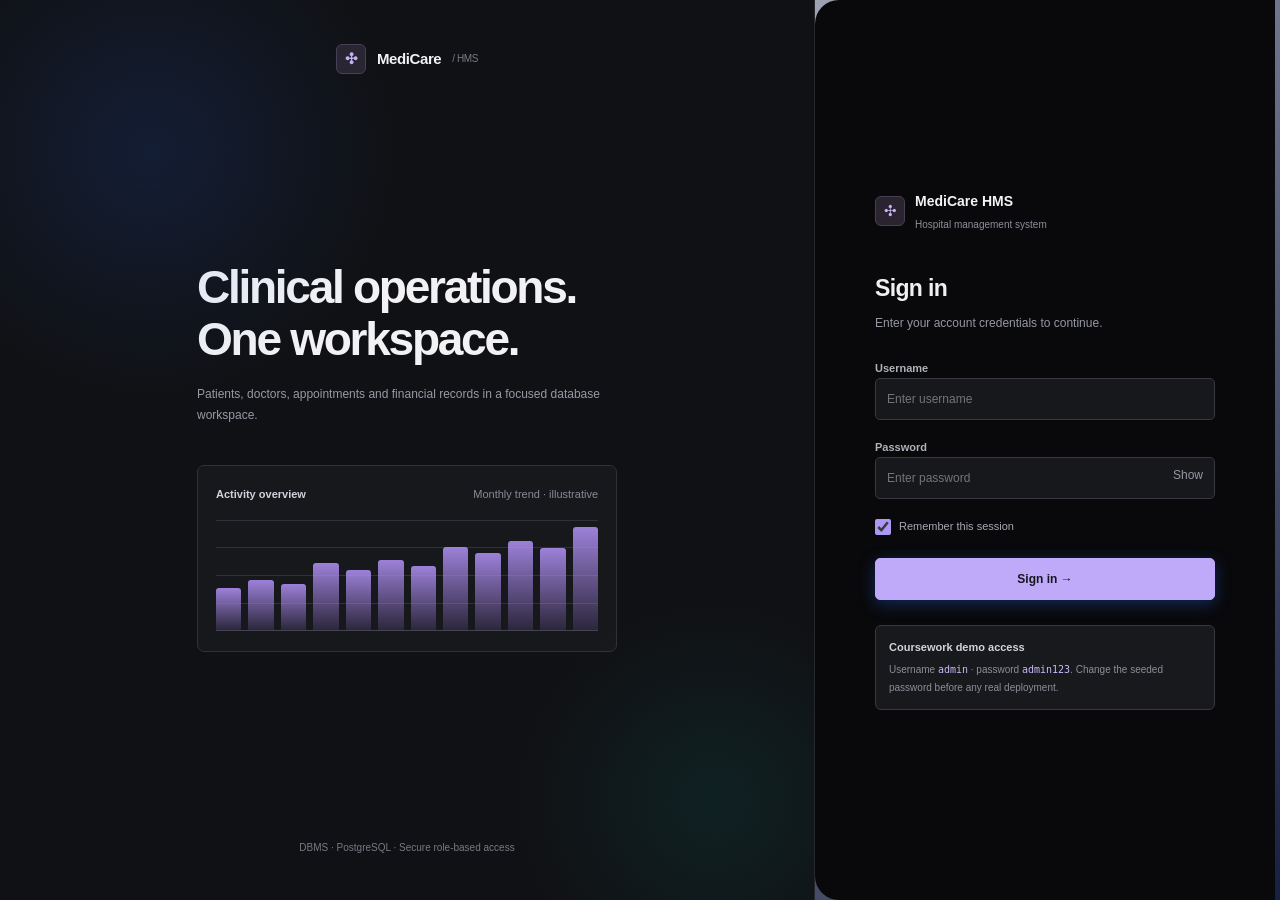
==== commit d0b824eb: "UI?" ====
--- a/frontend/index.html
+++ b/frontend/index.html
@@ -1,446 +1,74 @@
 <!DOCTYPE html>
 <html lang="en">
 <head>
-  <meta charset="UTF-8" />
-  <meta name="viewport" content="width=device-width, initial-scale=1.0" />
-  <title>MediCare HMS – Sign In</title>
-  <meta name="description" content="Hospital Management System – Secure login portal for healthcare staff." />
-  <link rel="stylesheet" href="css/styles.css" />
-  <link rel="stylesheet" href="https://cdnjs.cloudflare.com/ajax/libs/font-awesome/6.5.0/css/all.min.css" />
-  <style>
-    /* ── Login page extra styles ────────────────────────────── */
-    body { overflow: hidden; }
-    @media (max-width: 900px) { body { overflow: auto; } }
-
-    .login-page {
-      min-height: 100vh;
-      display: flex;
-      background: #0A1628;
-    }
-
-    /* ── LEFT PANEL ── */
-    .login-left {
-      flex: 1;
-      position: relative;
-      overflow: hidden;
-      display: flex;
-      flex-direction: column;
-      align-items: center;
-      justify-content: center;
-      padding: 3rem 3.5rem;
-    }
-    /* Hero image fills entire left panel */
-    .login-hero-bg {
-      position: absolute;
-      inset: 0;
-      background: url('assets/login-hero.png') center/cover no-repeat;
-      z-index: 0;
-    }
-    /* Gradient overlay so text is readable */
-    .login-hero-bg::after {
-      content: '';
-      position: absolute;
-      inset: 0;
-      background: linear-gradient(
-        135deg,
-        rgba(10,22,40,.85) 0%,
-        rgba(10,22,40,.60) 50%,
-        rgba(13,148,136,.25) 100%
-      );
-    }
-    .login-left-content {
-      position: relative;
-      z-index: 1;
-      width: 100%;
-      max-width: 480px;
-    }
-    .login-tagline {
-      font-size: 2.8rem;
-      font-weight: 900;
-      color: #fff;
-      line-height: 1.1;
-      letter-spacing: -.02em;
-      text-shadow: 0 2px 20px rgba(0,0,0,.4);
-    }
-    .login-tagline span { color: #60A5FA; }
-    .login-tagline-sub {
-      font-size: 1.05rem;
-      color: rgba(255,255,255,.7);
-      margin-top: 1rem;
-      max-width: 400px;
-      line-height: 1.65;
-    }
-
-    /* Stats image */
-    .login-stats-img {
-      margin-top: 2.5rem;
-      width: 100%;
-      max-width: 440px;
-      border-radius: 16px;
-      box-shadow: 0 20px 60px rgba(0,0,0,.5);
-      border: 1px solid rgba(255,255,255,.1);
-    }
-
-    /* Feature list */
-    .login-features {
-      margin-top: 2.5rem;
-      display: flex;
-      flex-direction: column;
-      gap: .9rem;
-    }
-    .feat-item {
-      display: flex;
-      align-items: center;
-      gap: .85rem;
-      color: rgba(255,255,255,.85);
-      font-size: .9rem;
-    }
-    .feat-item .icon-box {
-      width: 34px; height: 34px;
-      background: rgba(255,255,255,.1);
-      border: 1px solid rgba(255,255,255,.15);
-      border-radius: 8px;
-      display: flex; align-items: center; justify-content: center;
-      font-size: .85rem;
-      color: #34D399;
-      flex-shrink: 0;
-    }
-
-    /* Scrolling badge strip */
-    .badge-strip {
-      position: absolute;
-      bottom: 0; left: 0; right: 0;
-      padding: 1rem 2rem;
-      background: rgba(0,0,0,.35);
-      backdrop-filter: blur(8px);
-      display: flex;
-      gap: 1.5rem;
-      overflow: hidden;
-      z-index: 2;
-    }
-    .strip-badge {
-      display: flex;
-      align-items: center;
-      gap: .5rem;
-      color: rgba(255,255,255,.8);
-      font-size: .8rem;
-      font-weight: 500;
-      white-space: nowrap;
-    }
-    .strip-dot { width: 8px; height: 8px; border-radius: 50%; background: #34D399; flex-shrink: 0; }
-    .strip-dot.red { background: #EF4444; }
-    .strip-dot.yellow { background: #F59E0B; }
-
-    /* ── RIGHT PANEL (login form) ── */
-    .login-right {
-      width: 460px;
-      flex-shrink: 0;
-      background: #fff;
-      display: flex;
-      align-items: center;
-      justify-content: center;
-      padding: 3rem 2.75rem;
-      border-radius: 28px 0 0 28px;
-      position: relative;
-      box-shadow: -20px 0 60px rgba(0,0,0,.25);
-    }
-    .login-form-inner { width: 100%; max-width: 360px; }
-
-    /* Logo */
-    .login-logo {
-      display: flex; align-items: center; gap: .85rem;
-      margin-bottom: 2.25rem;
-    }
-    .login-logo-icon {
-      width: 46px; height: 46px;
-      background: linear-gradient(135deg, var(--primary), var(--teal));
-      border-radius: 12px;
-      display: flex; align-items: center; justify-content: center;
-      color: #fff; font-size: 1.3rem;
-      box-shadow: 0 4px 12px rgba(37,99,235,.35);
-    }
-    .login-logo-text .name { font-size: 1.1rem; font-weight: 800; color: var(--gray-900); }
-    .login-logo-text .sub  { font-size: .72rem; color: var(--gray-500); }
-
-    .login-title    { font-size: 1.6rem; font-weight: 800; color: var(--gray-900); }
-    .login-subtitle { font-size: .875rem; color: var(--gray-500); margin-top: .3rem; margin-bottom: 2rem; }
-
-    /* Animated input labels */
-    .form-float { position: relative; margin-bottom: 1.1rem; }
-    .form-float input {
-      width: 100%;
-      padding: 1.05rem 1rem .45rem 2.75rem;
-      border: 1.5px solid var(--gray-200);
-      border-radius: var(--radius);
-      font-size: .9rem;
-      color: var(--gray-800);
-      background: var(--gray-50);
-      transition: var(--transition);
-      font-family: inherit;
-    }
-    .form-float input:focus {
-      border-color: var(--primary);
-      background: #fff;
-      box-shadow: 0 0 0 3px rgba(37,99,235,.1);
-      outline: none;
-    }
-    .form-float label {
-      position: absolute;
-      left: 2.75rem;
-      top: 50%; transform: translateY(-50%);
-      font-size: .9rem;
-      color: var(--gray-400);
-      pointer-events: none;
-      transition: all .2s ease;
-      background: transparent;
-    }
-    .form-float input:focus ~ label,
-    .form-float input:not(:placeholder-shown) ~ label {
-      top: .55rem; transform: none;
-      font-size: .7rem; font-weight: 600;
-      color: var(--primary);
-    }
-    .form-float .fi {
-      position: absolute;
-      left: .9rem; top: 50%; transform: translateY(-50%);
-      color: var(--gray-400); font-size: .95rem;
-      pointer-events: none;
-    }
-    .form-float input:focus ~ .fi { color: var(--primary); }
-    .pass-toggle {
-      position: absolute;
-      right: .9rem; top: 50%; transform: translateY(-50%);
-      color: var(--gray-400); cursor: pointer; font-size: .9rem;
-      transition: color .2s;
-    }
-    .pass-toggle:hover { color: var(--primary); }
-
-    /* Error messages */
-    .field-error { color: var(--danger); font-size: .78rem; margin-top: .3rem; display: none; animation: slideDown .2s ease; }
-    @keyframes slideDown { from { opacity:0; transform:translateY(-4px); } to { opacity:1; transform:translateY(0); } }
-    .form-float input.error { border-color: var(--danger); background: #FFF5F5; }
-
-    /* Remember / Forgot row */
-    .remember-row {
-      display: flex; align-items: center; justify-content: space-between;
-      margin-bottom: 1.5rem;
-    }
-    .checkbox-label { display: flex; align-items: center; gap: .5rem; font-size: .85rem; color: var(--gray-600); cursor: pointer; }
-    .checkbox-label input { width: 15px; height: 15px; accent-color: var(--primary); }
-    .forgot-link { font-size: .85rem; color: var(--primary); font-weight: 500; }
-    .forgot-link:hover { text-decoration: underline; }
-
-    /* Login button */
-    .login-btn {
-      width: 100%; padding: .9rem;
-      background: linear-gradient(135deg, var(--primary), var(--primary-dark));
-      color: #fff; border-radius: var(--radius);
-      font-size: .95rem; font-weight: 700;
-      display: flex; align-items: center; justify-content: center; gap: .6rem;
-      transition: var(--transition);
-      box-shadow: 0 4px 20px rgba(37,99,235,.4);
-    }
-    .login-btn:hover {
-      background: linear-gradient(135deg, var(--primary-dark), #1e3a8a);
-      box-shadow: 0 6px 28px rgba(37,99,235,.5);
-      transform: translateY(-1px);
-    }
-    .login-btn:active { transform: translateY(0); }
-    .login-btn:disabled { opacity: .65; cursor: not-allowed; transform: none; }
-
-    /* Demo credentials box */
-    .demo-box {
-      background: linear-gradient(135deg, var(--primary-light), var(--teal-light));
-      border: 1px solid rgba(37,99,235,.15);
-      border-radius: var(--radius);
-      padding: .9rem 1rem;
-      font-size: .8rem;
-      color: var(--gray-700);
-      margin-top: 1.5rem;
-    }
-    .demo-box strong { display: block; color: var(--primary); margin-bottom: .3rem; font-size: .82rem; }
-    .demo-box code { background: rgba(37,99,235,.1); border-radius: 4px; padding: .1rem .4rem; font-family: monospace; }
-
-    /* Trust badges */
-    .trust-badges {
-      display: flex; gap: 1rem; margin-top: 1.75rem;
-      justify-content: center;
-    }
-    .trust-item {
-      display: flex; align-items: center; gap: .4rem;
-      font-size: .75rem; color: var(--gray-400);
-    }
-    .trust-item i { color: var(--success); }
-
-    /* Loading overlay */
-    #login-loading {
-      display: none; position: fixed; inset: 0;
-      background: rgba(255,255,255,.92);
-      backdrop-filter: blur(6px);
-      z-index: 9999;
-      align-items: center; justify-content: center; flex-direction: column; gap: 1.25rem;
-    }
-    #login-loading.active { display: flex; }
-    .loading-logo { width: 56px; height: 56px; background: linear-gradient(135deg, var(--primary), var(--teal)); border-radius: 14px; display: flex; align-items: center; justify-content: center; color: #fff; font-size: 1.6rem; animation: pulse 1.5s ease-in-out infinite; }
-    .loading-text { font-size: .95rem; font-weight: 600; color: var(--gray-700); }
-    .loading-sub  { font-size: .8rem; color: var(--gray-400); margin-top: -.5rem; }
-
-    /* Responsive */
-    @media (max-width: 900px) {
-      body { overflow: auto; }
-      .login-left { display: none; }
-      .login-right { width: 100%; border-radius: 0; min-height: 100vh; }
-    }
-    @media (max-width: 480px) {
-      .login-right { padding: 2rem 1.5rem; }
-    }
-  </style>
+<meta charset="UTF-8" />
+<meta name="viewport" content="width=device-width, initial-scale=1.0" />
+<title>MediCare HMS — Sign in</title>
+<link rel="stylesheet" href="css/styles.css" />
+<style>
+  :root {color-scheme:dark;--gray-900:#efeff4;--gray-800:#d4d5de;--gray-700:#bbbdc6;--gray-600:#afb1ba;--gray-500:#999ba5;--gray-400:#888a96;--gray-200:#393942;--gray-50:#18191d;--primary:#ae96f5;--danger:#f397a7;}
+  * {box-sizing:border-box} body{margin:0;background:#09090b;color:#f2f2f4;font-family:-apple-system,BlinkMacSystemFont,'Segoe UI',sans-serif}
+  .login-page{display:grid;grid-template-columns:minmax(0,1fr) 465px;min-height:100vh}
+  .login-left{background:#101114;border-right:1px solid #27282e;padding:44px 52px;display:flex;flex-direction:column;justify-content:space-between;position:relative;overflow:hidden}
+  .login-brand{display:flex;align-items:center;gap:11px;font-size:15px;font-weight:700;letter-spacing:-.4px}
+  .brand-mark,.login-logo-icon{width:30px;height:30px;background:#292430;border:1px solid #484052;border-radius:6px;display:inline-flex;align-items:center;justify-content:center;color:#c6b3f3;font-size:15px}
+  .left-heading{max-width:540px;font-size:clamp(32px,3.6vw,54px);letter-spacing:-2.3px;line-height:1.12;font-weight:680;margin:0 0 18px}
+  .left-tagline{font-size:12px;line-height:1.8;color:#9799a5;max-width:420px}
+  .mini-visual{margin-top:38px;max-width:550px;aspect-ratio:2.25/1;background:#17181c;border:1px solid #303137;border-radius:7px;padding:20px 18px;display:flex;flex-direction:column;gap:17px}
+  .visual-title{font-size:11px;color:#d2d2dc;font-weight:600;display:flex;justify-content:space-between}.visual-title span{color:#898a97;font-weight:400}
+  .visual-bars{display:flex;align-items:end;gap:7px;flex:1;border-bottom:1px solid #444351;background:repeating-linear-gradient(to top, transparent 0px,transparent calc(25% - 1px),#303139 calc(25% - 1px),#303139 25%)}
+  .visual-bars span{flex:1;max-width:35px;min-width:4px;background:linear-gradient(180deg,rgba(179,146,248,.86),rgba(127,99,187,.2));height:var(--h);border-radius:3px 3px 0 0}
+  .login-caption{font-size:10px;color:#777984}
+  .login-right{display:flex;align-items:center;justify-content:center;padding:34px;background:#09090b}
+  .login-form-inner{width:100%;max-width:340px}
+  .login-logo{display:flex;gap:10px;align-items:center;margin-bottom:37px}
+  .login-logo-text .name{font-size:14px;font-weight:700;color:#f3f3f6}.login-logo-text .sub{font-size:10px;color:#8d909b;margin-top:4px}
+  .login-title{font-size:23px;font-weight:650;letter-spacing:-.65px;margin:0}.login-subtitle{font-size:12px;color:#9698a3;margin:8px 0 27px}
+  .form-float{position:relative;margin:0 0 19px;padding-top:18px}
+  .form-float label{position:absolute;top:0;left:0;color:#b0b1bb;font-size:11px;font-weight:570}
+  .form-float .fi{display:none}
+  .form-float input{width:100%;height:42px;border:1px solid #383941;border-radius:5px;background:#17181c;color:#f1f1f3;padding:9px 38px 9px 11px;font-size:12px;outline:none}
+  .form-float input:focus{border-color:#b49af7;box-shadow:0 0 0 2px #b49af71d}
+  .form-float input.error{border-color:#d68e9d}
+  .field-error{color:#f5a0ad;font-size:10px;margin-top:7px;display:none}
+  .pass-toggle{position:absolute;right:12px;bottom:14px;font-size:12px;color:#9899a3;cursor:pointer}
+  .remember-row{display:flex;align-items:center;justify-content:flex-start;margin:4px 0 22px}.checkbox-label{display:flex;align-items:center;gap:8px;font-size:11px;color:#a8a9b5}.checkbox-label input{accent-color:#ab90ef}
+  .login-btn{width:100%;min-height:42px;background:#beaaf9;color:#181520;border:1px solid #beaaf9;border-radius:5px;font-size:12px;font-weight:650;cursor:pointer;transition:background .2s}
+  .login-btn:hover{background:#d0bffc}.login-btn:disabled{opacity:.65;cursor:wait}
+  .demo-box{margin-top:25px;padding:12px 13px;border:1px solid #373840;background:#18191c;border-radius:6px;color:#8c8e9a;font-size:10px;line-height:1.8}
+  .demo-box strong{display:block;color:#d3d4dc;font-size:11px;margin-bottom:3px}.demo-box code{font-family:ui-monospace,monospace;color:#cbbafa}
+  #login-loading{display:none;position:fixed;inset:0;background:#09090bed;z-index:999;align-items:center;justify-content:center;flex-direction:column;gap:14px}
+  #login-loading.active{display:flex}.loading-text{font-size:13px;color:#e7e7ec}.loading-sub{font-size:11px;color:#999ba8}.loading-logo{color:#c8b3fa}
+  #toast-container{position:fixed;right:20px;top:20px;z-index:1000}.toast{margin-bottom:8px;padding:12px 15px;background:#202027;border:1px solid #3d3d4d;border-radius:6px;color:#eee;display:flex;gap:10px;align-items:center;font-size:12px}.toast-close{margin-left:12px;cursor:pointer}
+  @media(max-width:960px){.login-page{grid-template-columns:1fr}.login-left{display:none}.login-right{min-height:100vh;padding:24px}}
+  @media(prefers-reduced-motion:reduce){*{animation:none!important;transition:none!important}}
+</style>
 </head>
 <body>
-
-<!-- Loading overlay -->
-<div id="login-loading">
-  <div class="loading-logo"><i class="fas fa-heartbeat"></i></div>
-  <div class="loading-text">Signing you in…</div>
-  <div class="loading-sub">Verifying credentials and loading your workspace</div>
-  <div class="spinner" style="width:32px;height:32px;margin-top:.5rem"></div>
+<div id="login-loading"><div class="loading-logo">▦</div><div class="loading-text">Signing in…</div><div class="loading-sub">Checking credentials</div><div class="spinner"></div></div>
+<div id="toast-container" aria-live="polite"></div>
+<div class="login-page">
+  <section class="login-left" aria-label="Hospital management workspace">
+    <div class="login-brand"><span class="brand-mark">✣</span> MediCare <span style="font-size:10px;font-weight:400;color:#777984">/ HMS</span></div>
+    <div><h2 class="left-heading">Clinical operations.<br/>One workspace.</h2><p class="left-tagline">Patients, doctors, appointments and financial records in a focused database workspace.</p>
+      <div class="mini-visual" aria-hidden="true"><div class="visual-title">Activity overview <span>Monthly trend · illustrative</span></div><div class="visual-bars">
+        <span style="--h:38%"></span><span style="--h:45%"></span><span style="--h:42%"></span><span style="--h:61%"></span><span style="--h:55%"></span><span style="--h:64%"></span><span style="--h:58%"></span><span style="--h:76%"></span><span style="--h:70%"></span><span style="--h:81%"></span><span style="--h:75%"></span><span style="--h:94%"></span>
+      </div></div>
+    </div>
+    <div class="login-caption">DBMS · PostgreSQL · Secure role-based access</div>
+  </section>
+  <main class="login-right"><div class="login-form-inner">
+    <div class="login-logo"><span class="login-logo-icon">✣</span><div class="login-logo-text"><div class="name">MediCare HMS</div><div class="sub">Hospital management system</div></div></div>
+    <h1 class="login-title">Sign in</h1><p class="login-subtitle">Enter your account credentials to continue.</p>
+    <form id="login-form" novalidate>
+      <div class="form-float"><input type="text" id="email" placeholder="Enter username" autocomplete="username" aria-label="Username" /><label for="email">Username</label><div class="field-error" id="email-error">Please enter your username.</div></div>
+      <div class="form-float"><input type="password" id="password" placeholder="Enter password" autocomplete="current-password" aria-label="Password" /><label for="password">Password</label><span class="pass-toggle" id="toggle-pass" role="button" aria-label="Toggle password visibility" tabindex="0">Show</span><div class="field-error" id="pass-error">Password must be at least six characters.</div></div>
+      <div class="remember-row"><label class="checkbox-label"><input type="checkbox" id="remember-me" checked /> Remember this session</label></div>
+      <button type="submit" class="login-btn" id="login-btn">Sign in →</button>
+    </form>
+    <div class="demo-box"><strong>Coursework demo access</strong> Username <code>admin</code> · password <code>admin123</code>. Change the seeded password before any real deployment.</div>
+  </div></main>
 </div>
-
-<div id="toast-container"></div>
-
-<div class="login-page">
-
-  <!-- ═══════════════════════════════════════
-       LEFT PANEL — Hero Image + Content
-  ══════════════════════════════════════════ -->
-  <div class="login-left">
-    <!-- Background hero image -->
-    <div class="login-hero-bg"></div>
-
-    <!-- Foreground content -->
-    <div class="login-left-content">
-      <!-- Heading -->
-      <div class="login-tagline">
-        Smarter<br/>
-        <span>Healthcare</span><br/>
-        Management
-      </div>
-      <p class="login-tagline-sub">
-        One unified platform to manage patients, doctors, appointments, billing,
-        and operations — built for modern hospitals.
-      </p>
-
-      <!-- Stats screenshot image -->
-      <img
-        src="assets/login-stats.png"
-        alt="Hospital dashboard statistics preview"
-        class="login-stats-img"
-        loading="eager"
-      />
-
-      <!-- Feature list -->
-      <div class="login-features">
-        <div class="feat-item">
-          <div class="icon-box"><i class="fas fa-shield-alt"></i></div>
-          HIPAA-compliant &amp; end-to-end encrypted
-        </div>
-        <div class="feat-item">
-          <div class="icon-box"><i class="fas fa-bolt"></i></div>
-          Real-time updates across all departments
-        </div>
-        <div class="feat-item">
-          <div class="icon-box"><i class="fas fa-chart-line"></i></div>
-          Advanced analytics &amp; automated reports
-        </div>
-      </div>
-    </div>
-
-    <!-- Bottom strip -->
-    <div class="badge-strip">
-      <div class="strip-badge"><div class="strip-dot"></div>48 Doctors Online</div>
-      <div class="strip-badge"><div class="strip-dot yellow"></div>23 Pending Appointments</div>
-      <div class="strip-badge"><div class="strip-dot red"></div>2 Critical Patients</div>
-      <div class="strip-badge"><div class="strip-dot"></div>System Uptime 99.8%</div>
-    </div>
-  </div>
-
-  <!-- ═══════════════════════════════════════
-       RIGHT PANEL — Login Form
-  ══════════════════════════════════════════ -->
-  <div class="login-right">
-    <div class="login-form-inner">
-
-      <!-- Logo -->
-      <div class="login-logo">
-        <div class="login-logo-icon"><i class="fas fa-heartbeat"></i></div>
-        <div class="login-logo-text">
-          <div class="name">MediCare HMS</div>
-          <div class="sub">Hospital Management System</div>
-        </div>
-      </div>
-
-      <h1 class="login-title">Welcome back 👋</h1>
-      <p class="login-subtitle">Sign in to access your dashboard</p>
-
-      <form id="login-form" novalidate>
-
-        <!-- Username -->
-        <div class="form-float">
-          <i class="fas fa-user fi"></i>
-          <input
-            type="text" id="email" placeholder=" "
-            value="admin" autocomplete="username"
-            aria-label="Username or email"
-          />
-          <label for="email">Username or email</label>
-          <div class="field-error" id="email-error"><i class="fas fa-exclamation-circle"></i> Please enter a valid username.</div>
-        </div>
-
-        <!-- Password -->
-        <div class="form-float" style="position:relative">
-          <i class="fas fa-lock fi"></i>
-          <input
-            type="password" id="password" placeholder=" "
-            value="admin123" autocomplete="current-password"
-            aria-label="Password"
-          />
-          <label for="password">Password</label>
-          <i class="fas fa-eye pass-toggle" id="toggle-pass" role="button" aria-label="Toggle password visibility" tabindex="0"></i>
-          <div class="field-error" id="pass-error"><i class="fas fa-exclamation-circle"></i> Password must be at least 6 characters.</div>
-        </div>
-
-        <!-- Remember / Forgot -->
-        <div class="remember-row">
-          <label class="checkbox-label">
-            <input type="checkbox" id="remember-me" checked />
-            <span>Remember me</span>
-          </label>
-          <a href="#" class="forgot-link" id="forgot-link">Forgot password?</a>
-        </div>
-
-        <!-- Submit -->
-        <button type="submit" class="login-btn" id="login-btn">
-          <i class="fas fa-sign-in-alt"></i>
-          Sign In
-        </button>
-      </form>
-
-      <!-- Demo credentials -->
-      <div class="demo-box">
-        <strong><i class="fas fa-circle-info"></i> Demo Credentials</strong>
-        Username: <code>admin</code> &nbsp;|&nbsp; Password: <code>admin123</code>
-      </div>
-
-      <!-- Trust badges -->
-      <div class="trust-badges">
-        <div class="trust-item"><i class="fas fa-lock"></i> Encrypted</div>
-        <div class="trust-item"><i class="fas fa-shield-halved"></i> HIPAA</div>
-        <div class="trust-item"><i class="fas fa-circle-check"></i> ISO 27001</div>
-      </div>
-    </div>
-  </div>
-</div>
-
 <script>
   function showToast(msg, type='info') {
     const icons = { info:'fa-info-circle', success:'fa-check-circle', error:'fa-times-circle', warning:'fa-exclamation-triangle' };
@@ -456,15 +84,9 @@
   const toggleBtn  = document.getElementById('toggle-pass');
   toggleBtn.addEventListener('click', () => {
     passInput.type = passInput.type === 'password' ? 'text' : 'password';
-    toggleBtn.classList.toggle('fa-eye'); toggleBtn.classList.toggle('fa-eye-slash');
+    toggleBtn.textContent = passInput.type === 'password' ? 'Show' : 'Hide';
   });
   toggleBtn.addEventListener('keydown', e => { if (e.key === 'Enter' || e.key === ' ') toggleBtn.click(); });
-
-  // Forgot password
-  document.getElementById('forgot-link').addEventListener('click', e => {
-    e.preventDefault();
-    showToast('Password reset link sent to your email ✉️', 'success');
-  });
 
   // Form submit
   document.getElementById('login-form').addEventListener('submit', async function(e) {
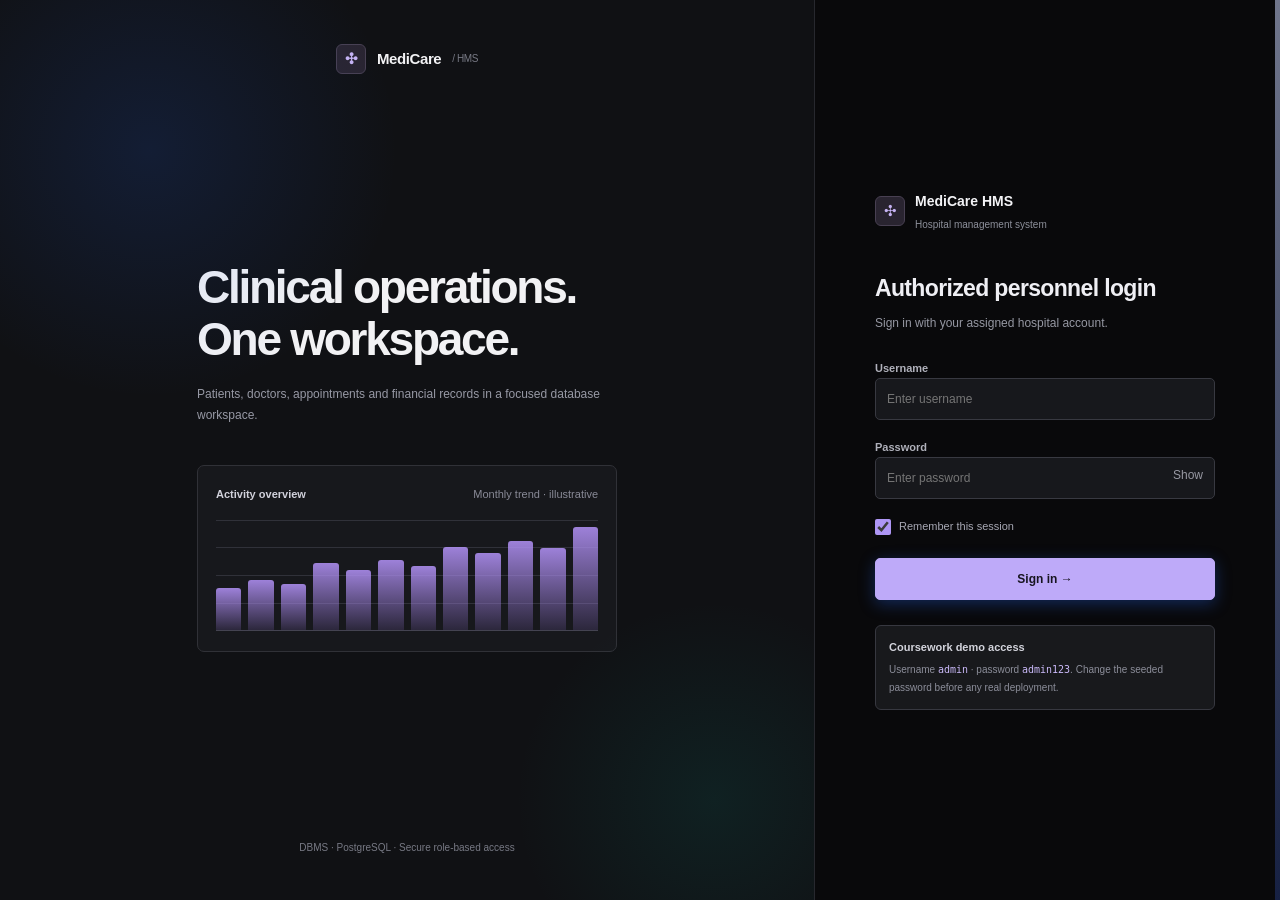
==== commit ef9995d1: "Table fixes" ====
--- a/frontend/index.html
+++ b/frontend/index.html
@@ -8,7 +8,7 @@
 <style>
   :root {color-scheme:dark;--gray-900:#efeff4;--gray-800:#d4d5de;--gray-700:#bbbdc6;--gray-600:#afb1ba;--gray-500:#999ba5;--gray-400:#888a96;--gray-200:#393942;--gray-50:#18191d;--primary:#ae96f5;--danger:#f397a7;}
   * {box-sizing:border-box} body{margin:0;background:#09090b;color:#f2f2f4;font-family:-apple-system,BlinkMacSystemFont,'Segoe UI',sans-serif}
-  .login-page{display:grid;grid-template-columns:minmax(0,1fr) 465px;min-height:100vh}
+  .login-page{display:grid;grid-template-columns:minmax(0,1fr) 465px;min-height:100vh;overflow:hidden}
   .login-left{background:#101114;border-right:1px solid #27282e;padding:44px 52px;display:flex;flex-direction:column;justify-content:space-between;position:relative;overflow:hidden}
   .login-brand{display:flex;align-items:center;gap:11px;font-size:15px;font-weight:700;letter-spacing:-.4px}
   .brand-mark,.login-logo-icon{width:30px;height:30px;background:#292430;border:1px solid #484052;border-radius:6px;display:inline-flex;align-items:center;justify-content:center;color:#c6b3f3;font-size:15px}
@@ -19,8 +19,8 @@
   .visual-bars{display:flex;align-items:end;gap:7px;flex:1;border-bottom:1px solid #444351;background:repeating-linear-gradient(to top, transparent 0px,transparent calc(25% - 1px),#303139 calc(25% - 1px),#303139 25%)}
   .visual-bars span{flex:1;max-width:35px;min-width:4px;background:linear-gradient(180deg,rgba(179,146,248,.86),rgba(127,99,187,.2));height:var(--h);border-radius:3px 3px 0 0}
   .login-caption{font-size:10px;color:#777984}
-  .login-right{display:flex;align-items:center;justify-content:center;padding:34px;background:#09090b}
-  .login-form-inner{width:100%;max-width:340px}
+  .login-right{display:flex;align-items:center;justify-content:center;padding:34px;background:#09090b;border-radius:0;min-width:0}
+  .login-form-inner{width:100%;max-width:340px;border-radius:6px}
   .login-logo{display:flex;gap:10px;align-items:center;margin-bottom:37px}
   .login-logo-text .name{font-size:14px;font-weight:700;color:#f3f3f6}.login-logo-text .sub{font-size:10px;color:#8d909b;margin-top:4px}
   .login-title{font-size:23px;font-weight:650;letter-spacing:-.65px;margin:0}.login-subtitle{font-size:12px;color:#9698a3;margin:8px 0 27px}
@@ -59,7 +59,7 @@
   </section>
   <main class="login-right"><div class="login-form-inner">
     <div class="login-logo"><span class="login-logo-icon">✣</span><div class="login-logo-text"><div class="name">MediCare HMS</div><div class="sub">Hospital management system</div></div></div>
-    <h1 class="login-title">Sign in</h1><p class="login-subtitle">Enter your account credentials to continue.</p>
+    <h1 class="login-title">Authorized personnel login</h1><p class="login-subtitle">Sign in with your assigned hospital account.</p>
     <form id="login-form" novalidate>
       <div class="form-float"><input type="text" id="email" placeholder="Enter username" autocomplete="username" aria-label="Username" /><label for="email">Username</label><div class="field-error" id="email-error">Please enter your username.</div></div>
       <div class="form-float"><input type="password" id="password" placeholder="Enter password" autocomplete="current-password" aria-label="Password" /><label for="password">Password</label><span class="pass-toggle" id="toggle-pass" role="button" aria-label="Toggle password visibility" tabindex="0">Show</span><div class="field-error" id="pass-error">Password must be at least six characters.</div></div>
